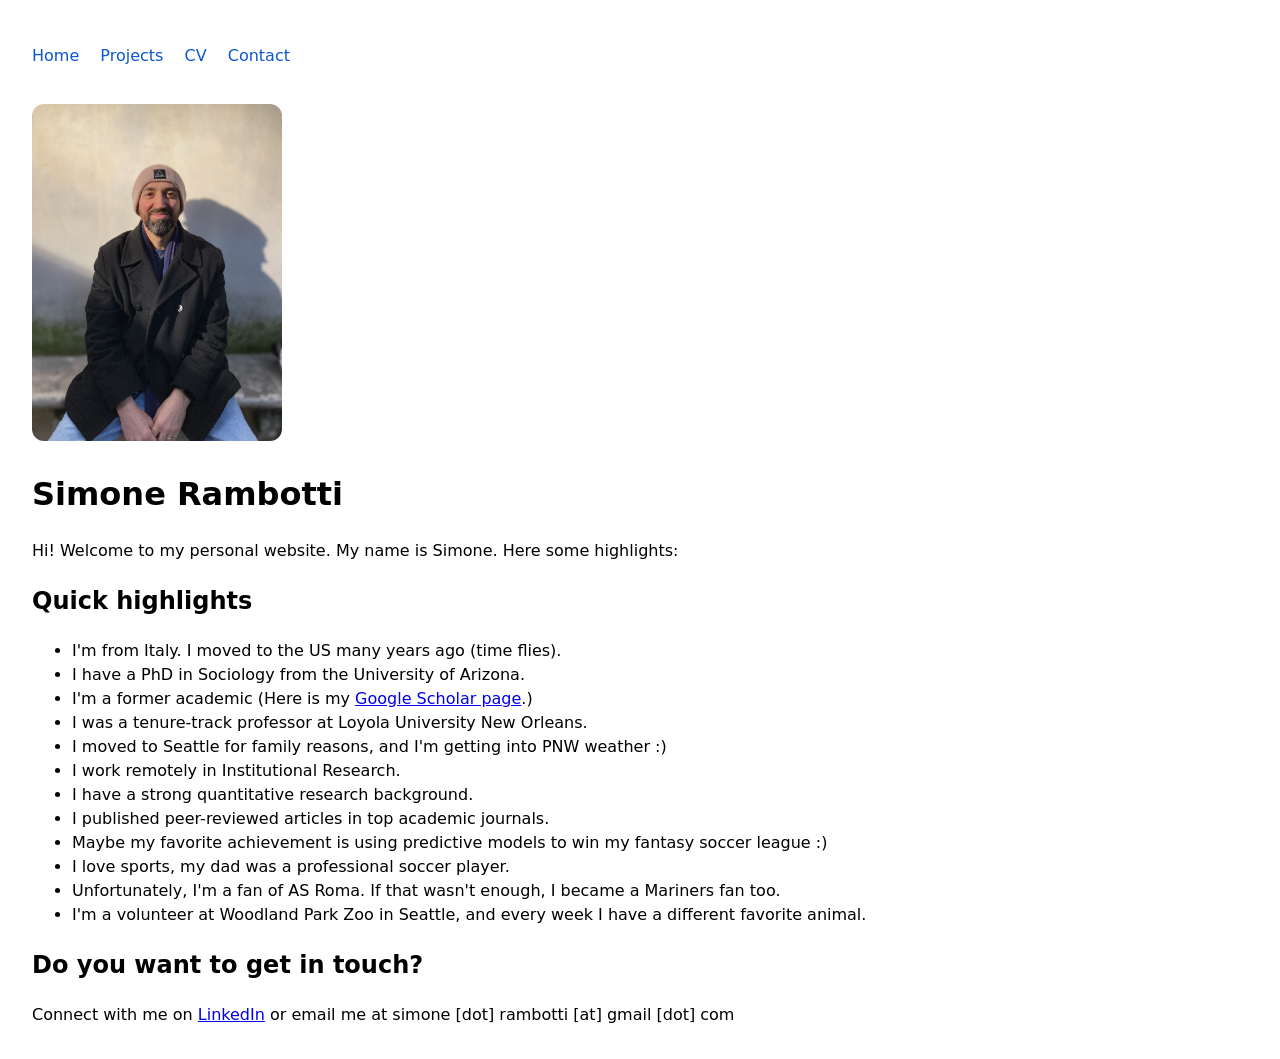
==== index.html @ bebbe05a "Update index.html" ====
<!doctype html>
<html lang="en">
<head>
  <meta charset="utf-8" />
  <meta name="viewport" content="width=device-width, initial-scale=1" />
  <title>Simone Rambotti ~ Home</title>
  <link rel="stylesheet" href="styles.css" />
</head>
<body>
  <nav>
    <a href="index.html">Home</a>
    <a href="projects.html">Projects</a>
    <a href="cv.html">CV</a>
    <a href="contact.html">Contact</a>
  </nav>

<img src="assets/my pic2.png" alt="This is my picture" style="max-width: 250px; width: 100%; height: auto; border-radius: 12px;" />

  <h1>Simone Rambotti</h1>
  <p>Hi! Welcome to my personal website. My name is Simone. Here some highlights:
  </p>

  <h2>Quick highlights</h2>
  <ul>
    <li>I'm from Italy. I moved to the US many years ago (time flies).</li>
    <li>I have a PhD in Sociology from the University of Arizona.</li>
    <li>I'm a former academic (Here is my <a href="https://scholar.google.com/citations?user=tQkDpZUAAAAJ&hl=en" target="_blank" rel="noreferrer">Google Scholar page</a>.)</li>
    <li>I was a tenure-track professor at Loyola University New Orleans.</li>
    <li>I moved to Seattle for family reasons, and I'm getting into PNW weather :)</li>
    <li>I work remotely in Institutional Research.</li>
    <li>I have a  strong quantitative research background.</li>
    <li>I published peer-reviewed articles in top academic journals.</li>
    <li>Maybe my favorite achievement is using predictive models to win my fantasy soccer league :)</li>
    <li>I love sports, my dad was a professional soccer player.</li>
    <li>Unfortunately, I'm a fan of AS Roma. If that wasn't enough, I became a Mariners fan too.</li>
    <li>I'm a volunteer at Woodland Park Zoo in Seattle, and every week I have a  different favorite animal.</li>
  </ul>

  <h2>Do you want to get in touch?</h2>
  <p>Connect with me on <a href="https://www.linkedin.com/in/simonerambotti" target="_blank" rel="noreferrer">LinkedIn</a> or email me at 
  simone [dot] rambotti [at] gmail [dot] com</p>
  
</body>
</html>
---- styles.css ----
body {
  font-family: system-ui, -apple-system, Segoe UI, Roboto, Arial, sans-serif;
  margin: 2rem;
  max-width: 900px;
  line-height: 1.5;
}

nav {
  position: sticky;
  top: 0;
  background: white;
  padding: 0.75rem 0;
  margin-bottom: 1.5rem;
}

nav a {
  text-decoration: none;
  margin-right: 1rem;
  color: #0b57d0;
  font-weight: 500;
}

nav a:hover {
  text-decoration: underline;
}
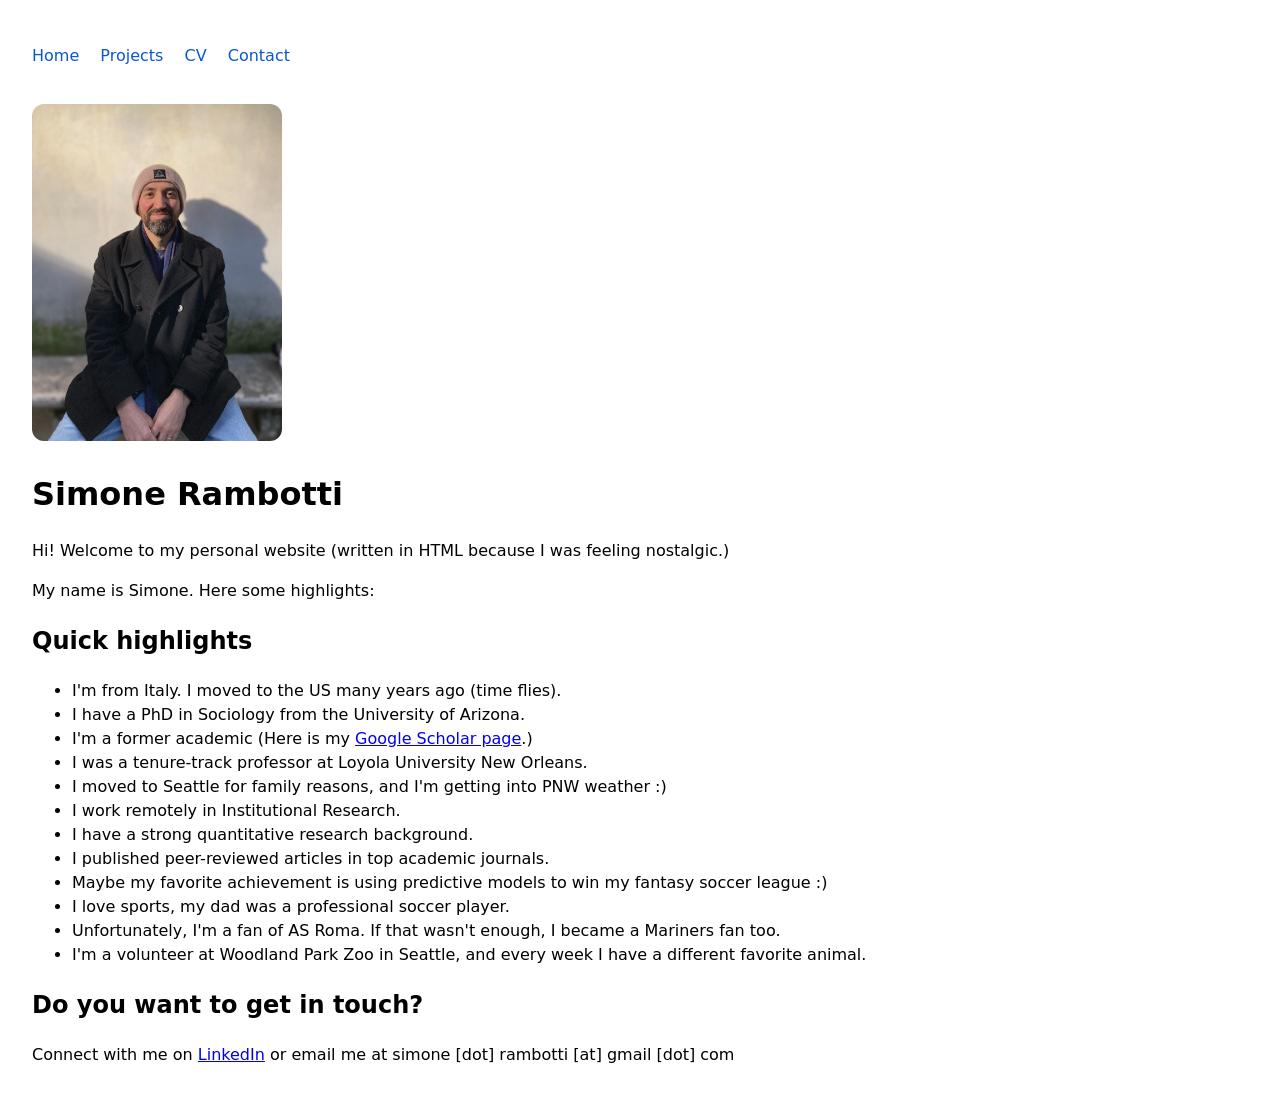
==== commit 5ce66a26: "Update index.html" ====
--- a/index.html
+++ b/index.html
@@ -17,8 +17,8 @@
 <img src="assets/my pic2.png" alt="This is my picture" style="max-width: 250px; width: 100%; height: auto; border-radius: 12px;" />
 
   <h1>Simone Rambotti</h1>
-  <p>Hi! Welcome to my personal website. My name is Simone. Here some highlights:
-  </p>
+  <p>Hi! Welcome to my personal website (written in HTML because I was feeling nostalgic.)</p>
+    <p> My name is Simone. Here some highlights:</p>
 
   <h2>Quick highlights</h2>
   <ul>
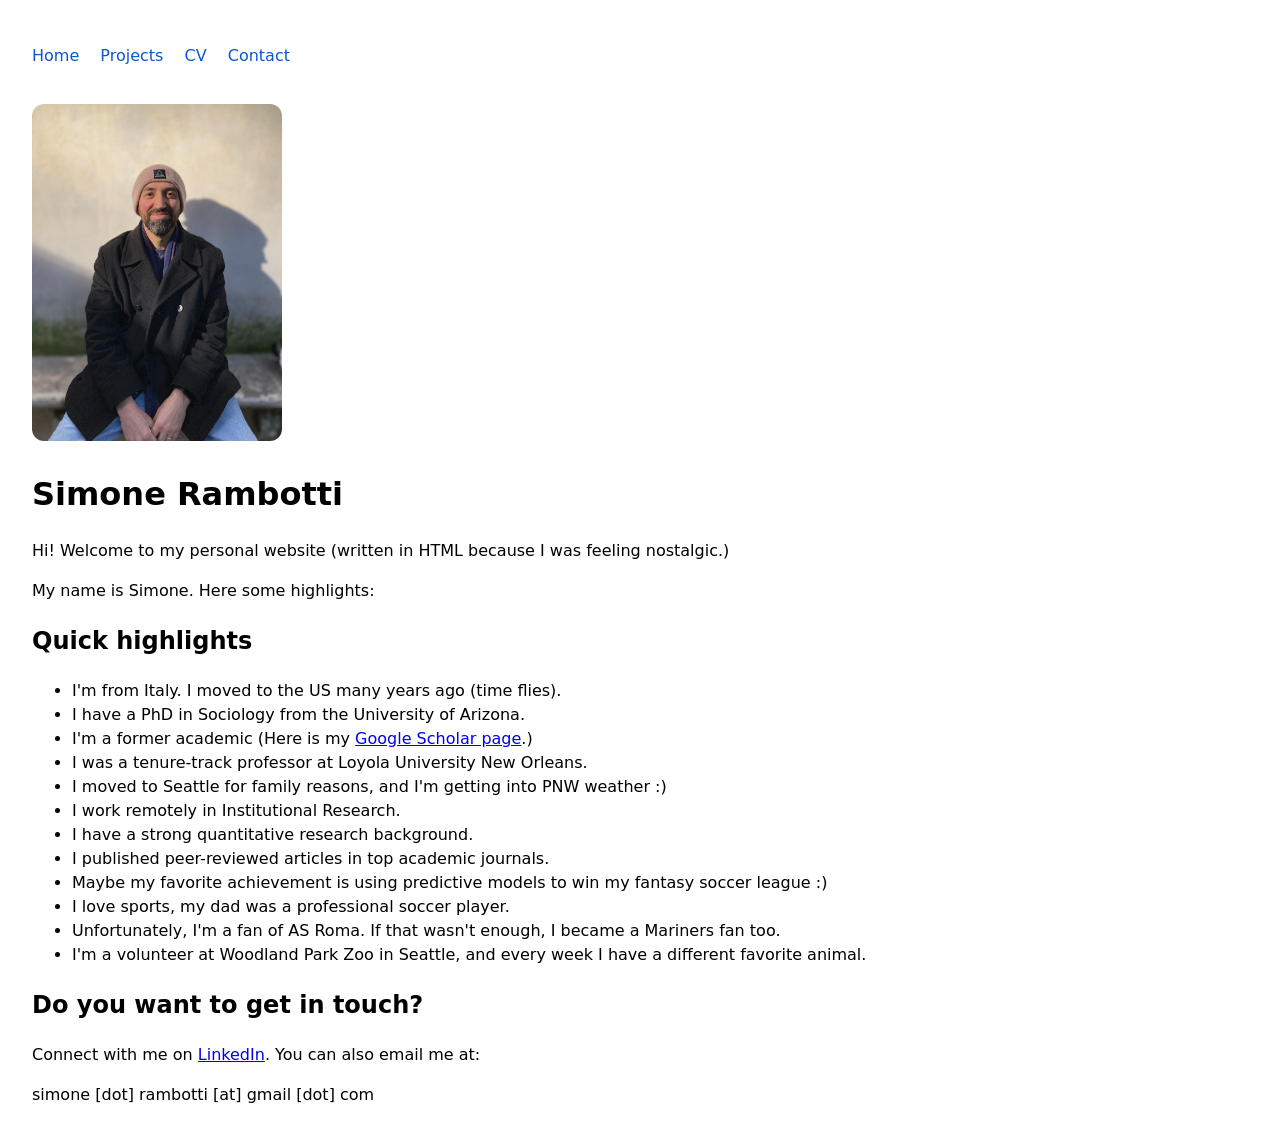
==== commit 3b07aa50: "Update index.html" ====
--- a/index.html
+++ b/index.html
@@ -18,7 +18,7 @@
 
   <h1>Simone Rambotti</h1>
   <p>Hi! Welcome to my personal website (written in HTML because I was feeling nostalgic.)</p>
-    <p> My name is Simone. Here some highlights:</p>
+  <p> My name is Simone. Here some highlights:</p>
 
   <h2>Quick highlights</h2>
   <ul>
@@ -37,8 +37,8 @@
   </ul>
 
   <h2>Do you want to get in touch?</h2>
-  <p>Connect with me on <a href="https://www.linkedin.com/in/simonerambotti" target="_blank" rel="noreferrer">LinkedIn</a> or email me at 
-  simone [dot] rambotti [at] gmail [dot] com</p>
+  <p>Connect with me on <a href="https://www.linkedin.com/in/simonerambotti" target="_blank" rel="noreferrer">LinkedIn</a>. You can also email me at:</p>
+  <p>simone [dot] rambotti [at] gmail [dot] com</p>
   
 </body>
 </html>
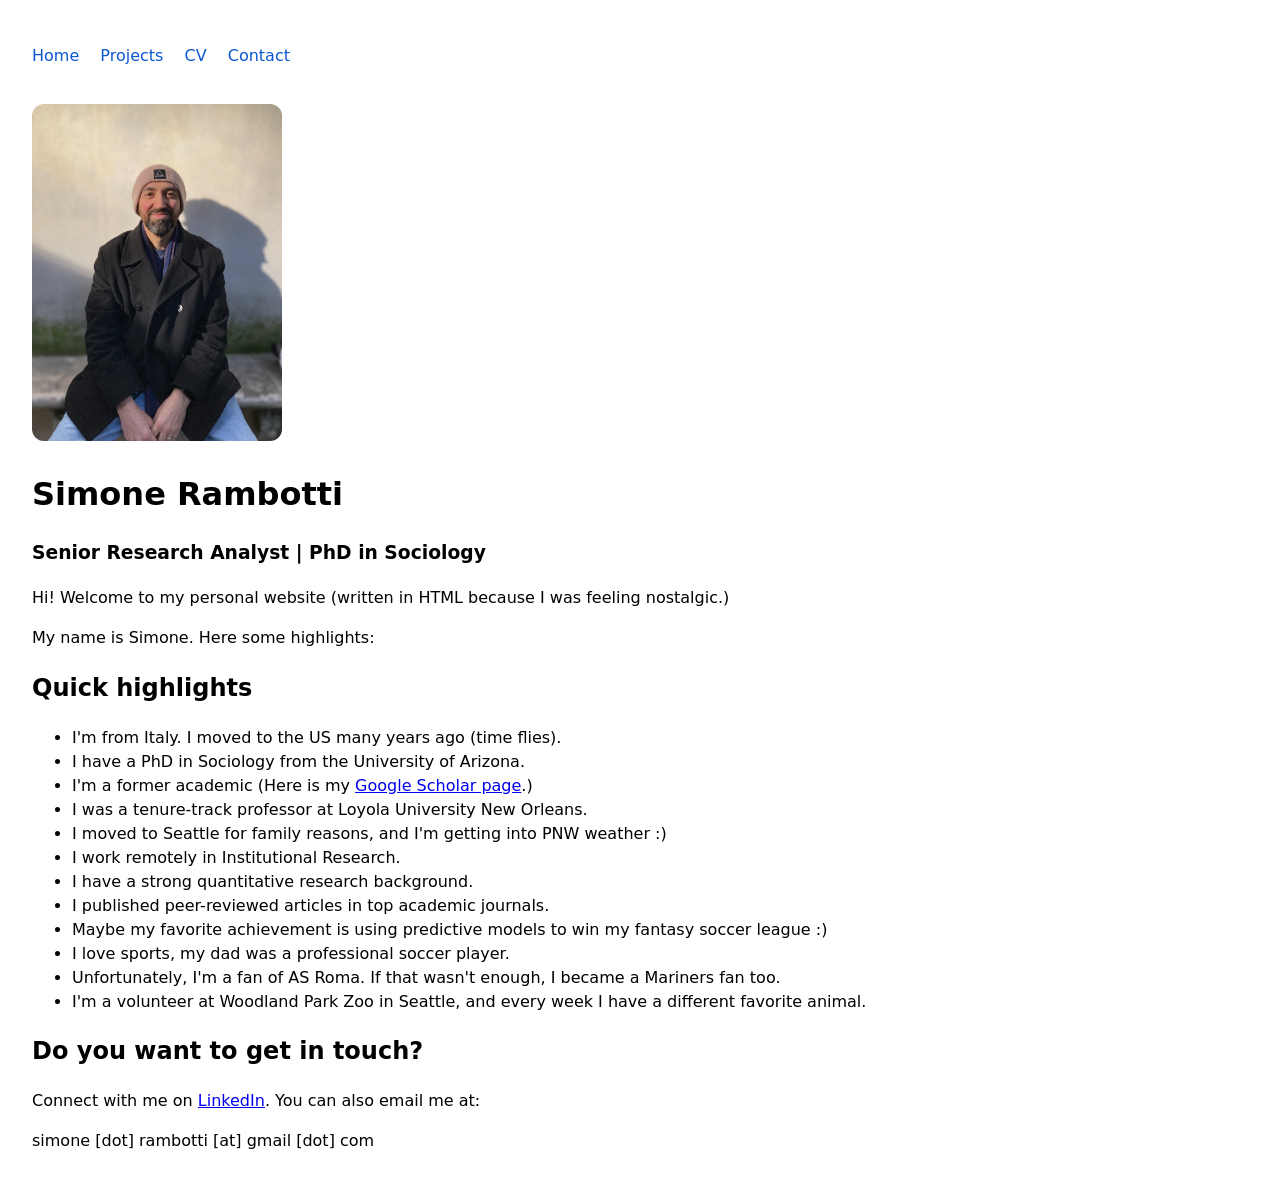
==== commit 1c9e7e50: "Update index.html" ====
--- a/index.html
+++ b/index.html
@@ -17,6 +17,7 @@
 <img src="assets/my pic2.png" alt="This is my picture" style="max-width: 250px; width: 100%; height: auto; border-radius: 12px;" />
 
   <h1>Simone Rambotti</h1>
+  <h3>Senior Research Analyst | PhD in Sociology</h3>
   <p>Hi! Welcome to my personal website (written in HTML because I was feeling nostalgic.)</p>
   <p> My name is Simone. Here some highlights:</p>
 
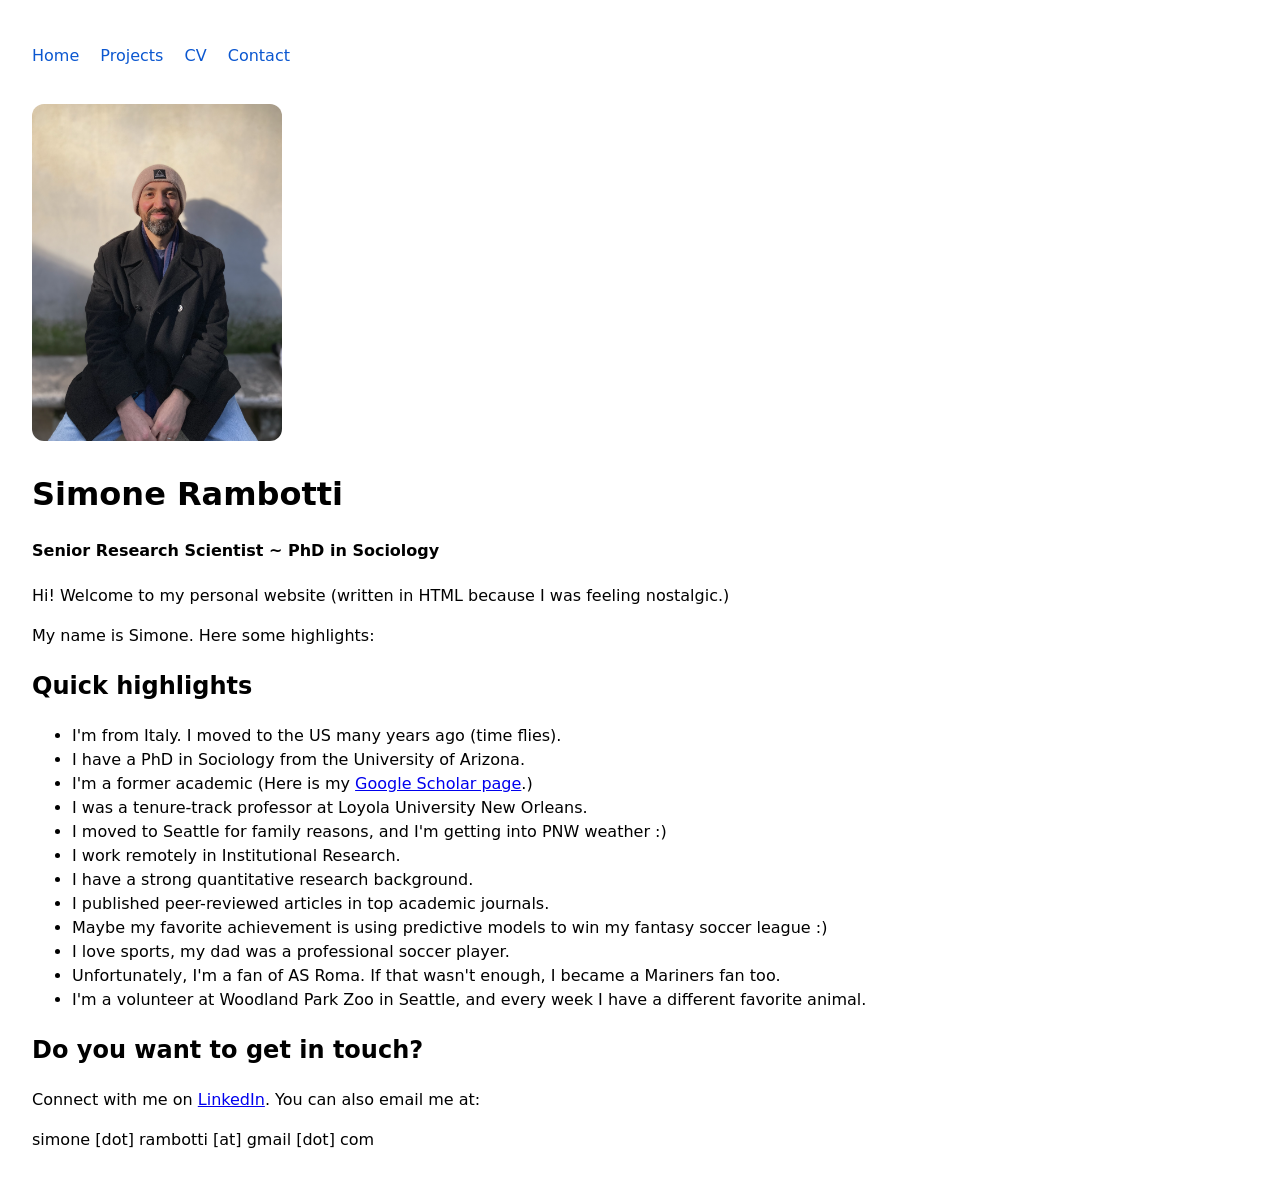
==== commit b817eb3a: "Update index.html" ====
--- a/index.html
+++ b/index.html
@@ -17,7 +17,7 @@
 <img src="assets/my pic2.png" alt="This is my picture" style="max-width: 250px; width: 100%; height: auto; border-radius: 12px;" />
 
   <h1>Simone Rambotti</h1>
-  <h3>Senior Research Analyst | PhD in Sociology</h3>
+  <h4>Senior Research Scientist ~ PhD in Sociology</h4>
   <p>Hi! Welcome to my personal website (written in HTML because I was feeling nostalgic.)</p>
   <p> My name is Simone. Here some highlights:</p>
 
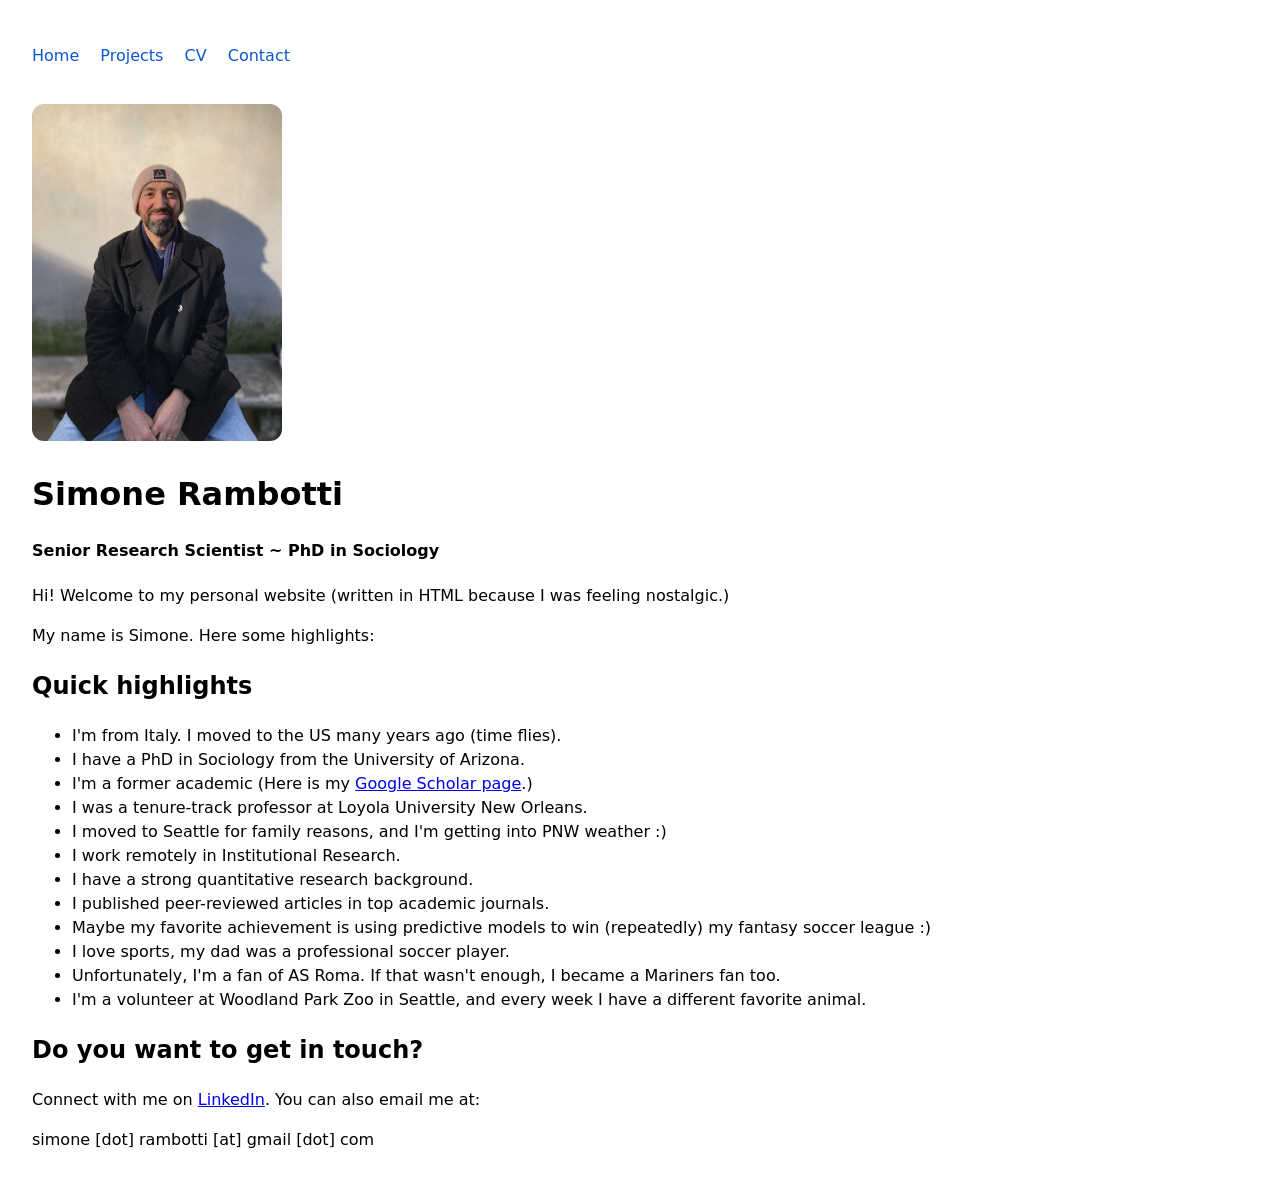
==== commit ebc30abc: "Update index.html" ====
--- a/index.html
+++ b/index.html
@@ -31,7 +31,7 @@
     <li>I work remotely in Institutional Research.</li>
     <li>I have a  strong quantitative research background.</li>
     <li>I published peer-reviewed articles in top academic journals.</li>
-    <li>Maybe my favorite achievement is using predictive models to win my fantasy soccer league :)</li>
+    <li>Maybe my favorite achievement is using predictive models to win (repeatedly) my fantasy soccer league :)</li>
     <li>I love sports, my dad was a professional soccer player.</li>
     <li>Unfortunately, I'm a fan of AS Roma. If that wasn't enough, I became a Mariners fan too.</li>
     <li>I'm a volunteer at Woodland Park Zoo in Seattle, and every week I have a  different favorite animal.</li>
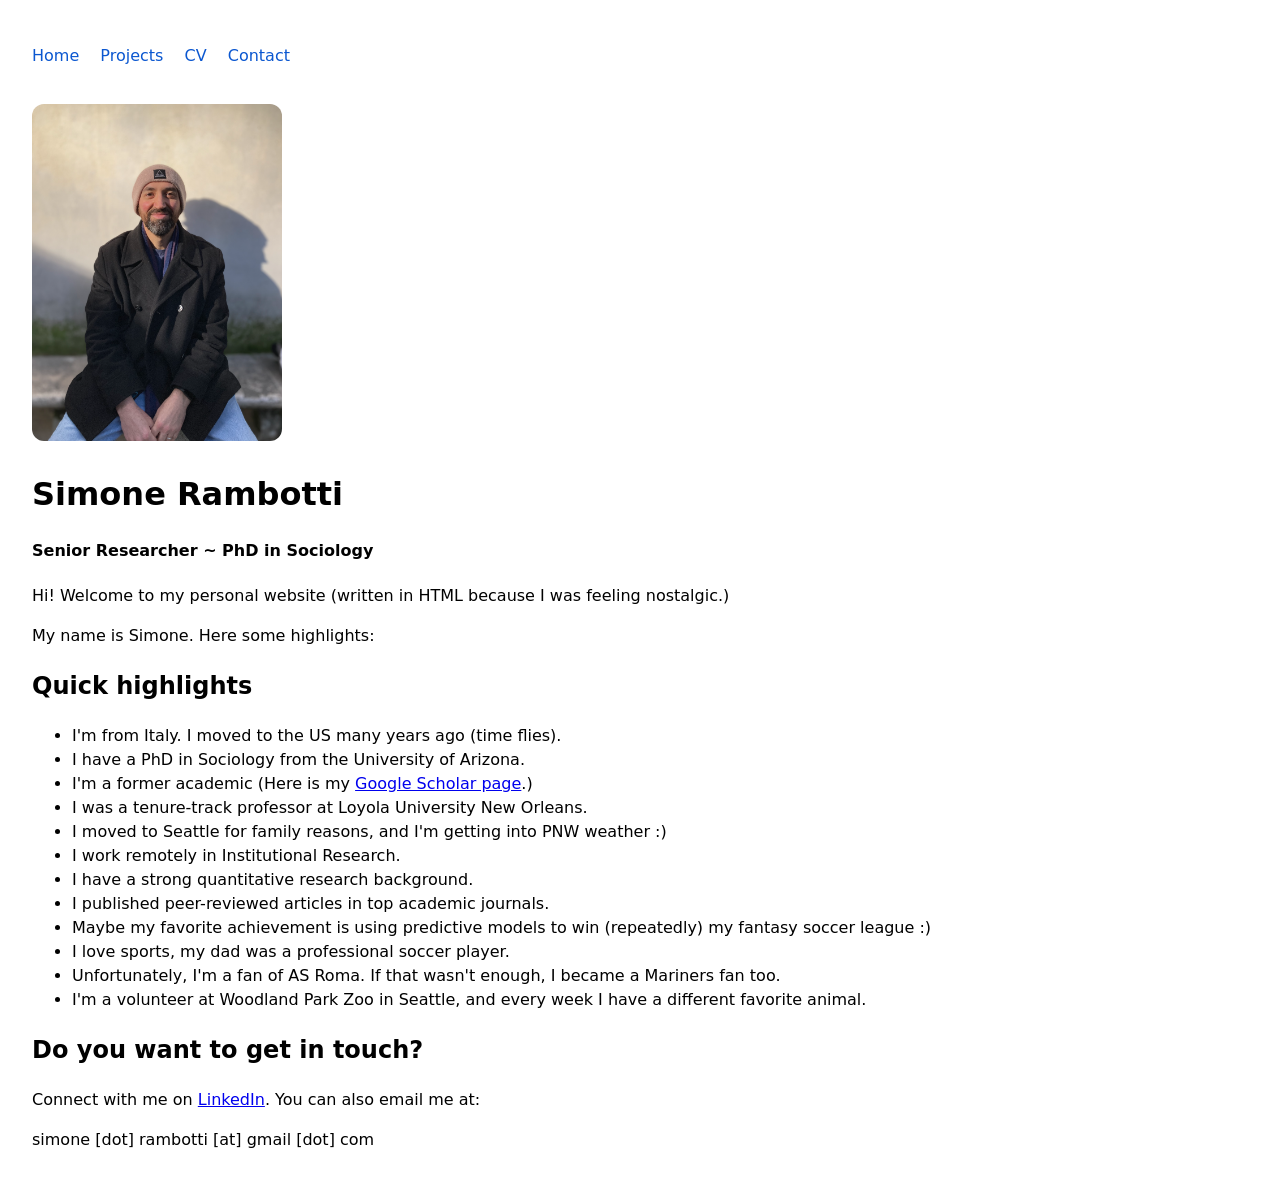
==== commit 05772514: "Update index.html" ====
--- a/index.html
+++ b/index.html
@@ -17,7 +17,7 @@
 <img src="assets/my pic2.png" alt="This is my picture" style="max-width: 250px; width: 100%; height: auto; border-radius: 12px;" />
 
   <h1>Simone Rambotti</h1>
-  <h4>Senior Research Scientist ~ PhD in Sociology</h4>
+  <h4>Senior Researcher ~ PhD in Sociology</h4>
   <p>Hi! Welcome to my personal website (written in HTML because I was feeling nostalgic.)</p>
   <p> My name is Simone. Here some highlights:</p>
 
